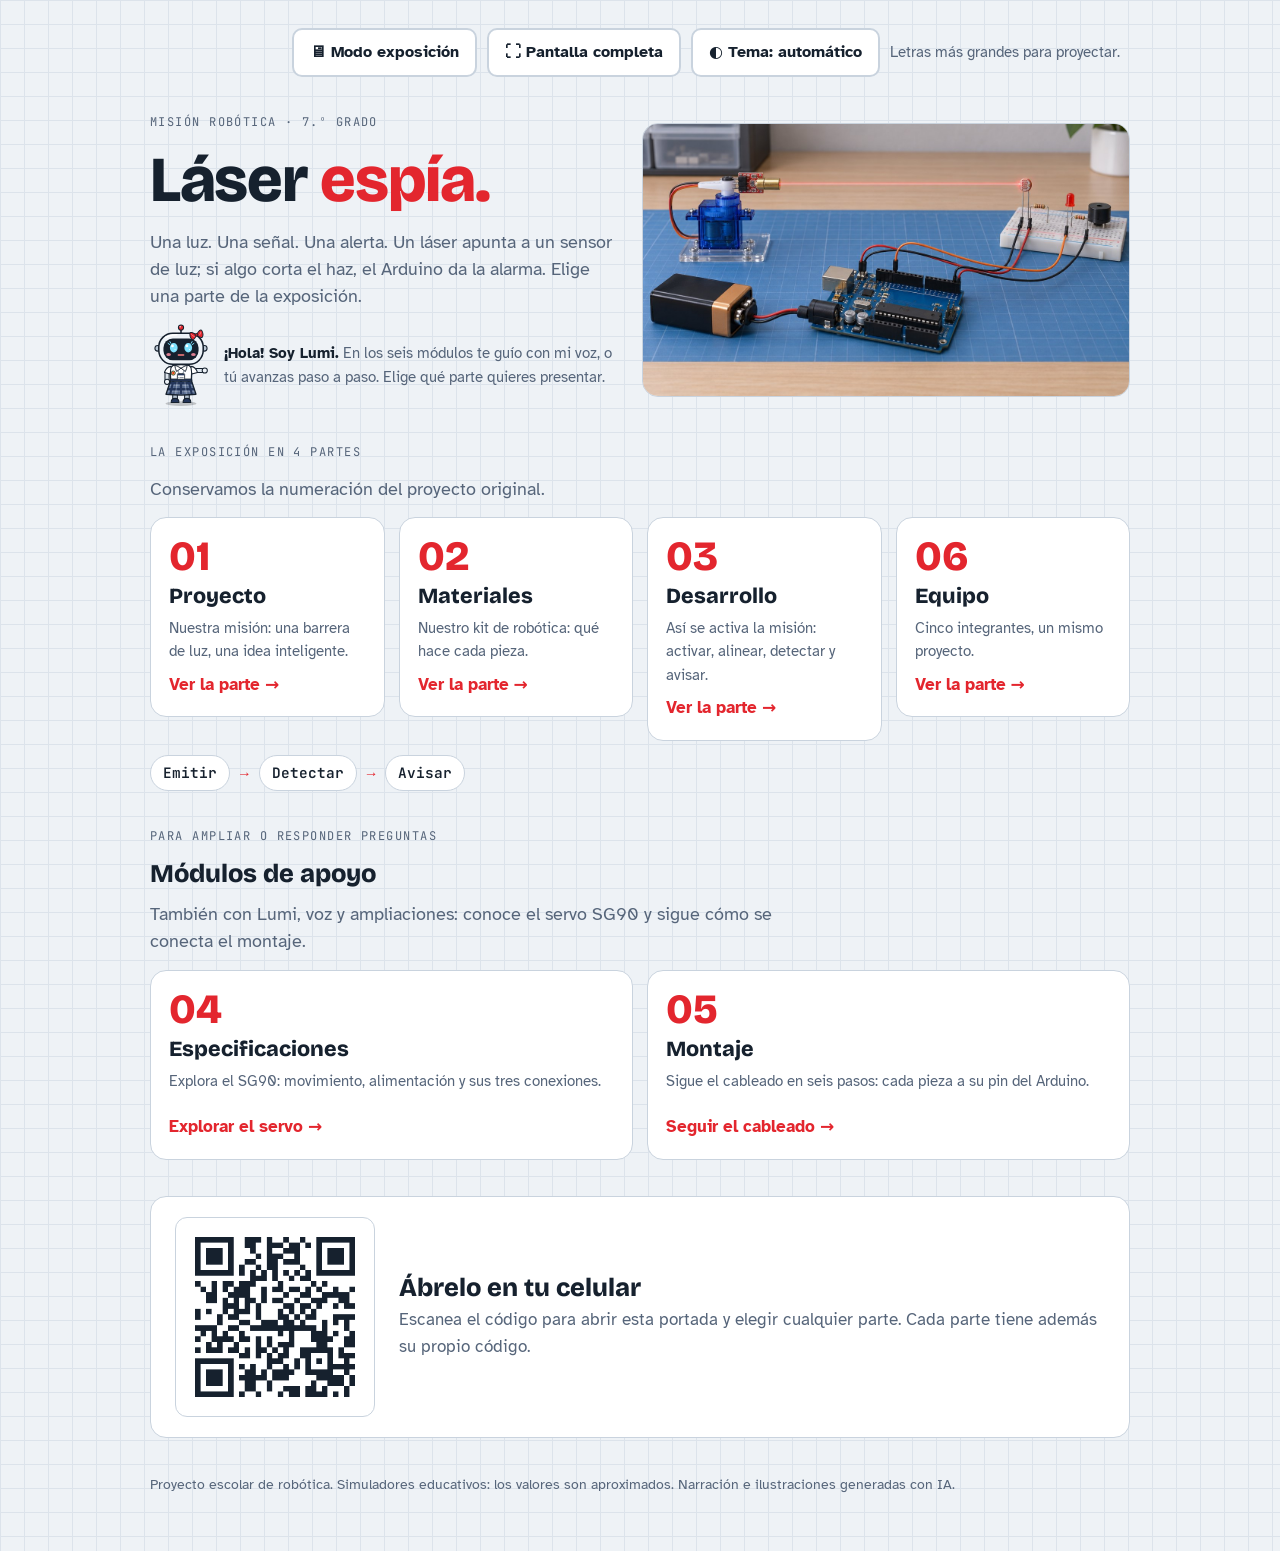
==== index.html @ 16081c71 "Sitio" ====
<!doctype html>
<html lang="es">
<head><script>try{var t=localStorage.getItem('laser-espia-theme');if(t==='light'||t==='dark')document.documentElement.dataset.theme=t}catch(e){}</script>
<meta charset="utf-8">
<meta name="viewport" content="width=device-width, initial-scale=1, viewport-fit=cover">
<title>Láser espía</title>
<meta name="description" content="Láser espía: proyecto de robótica de 7.º grado. Elige una parte de la exposición: proyecto, materiales, desarrollo o equipo.">
<meta property="og:title" content="Láser espía · Proyecto de robótica">
<meta property="og:description" content="Una luz. Una señal. Una alerta. Elige una parte de la exposición.">
<meta property="og:image" content="https://laser-espia.github.io/portada.jpg">
<meta property="og:url" content="https://laser-espia.github.io/">
<meta property="og:type" content="website">
<link rel="icon" href="data:image/svg+xml,%3Csvg xmlns='http://www.w3.org/2000/svg' viewBox='0 0 32 32'%3E%3Crect width='32' height='32' rx='7' fill='%2316212E'/%3E%3Crect x='4' y='13' width='9' height='6' rx='1.5' fill='%23EEF3F8'/%3E%3Cline x1='13' y1='16' x2='28' y2='16' stroke='%23E3262E' stroke-width='2.5'/%3E%3C/svg%3E">
<style>
/* Local Google Fonts: OFL notices and full licenses in *-OFL.txt beside this stylesheet. */
/* latin-ext */
@font-face {
  font-family: 'Atkinson Hyperlegible';
  font-style: normal;
  font-weight: 400;
  font-display: swap;
  src: url(assets/fonts/atkinson-hyperlegible-400-latin-ext.woff2) format('woff2');
  unicode-range: U+0100-02BA, U+02BD-02C5, U+02C7-02CC, U+02CE-02D7, U+02DD-02FF, U+0304, U+0308, U+0329, U+1D00-1DBF, U+1E00-1E9F, U+1EF2-1EFF, U+2020, U+20A0-20AB, U+20AD-20C4, U+2113, U+2C60-2C7F, U+A720-A7FF;
}
/* latin */
@font-face {
  font-family: 'Atkinson Hyperlegible';
  font-style: normal;
  font-weight: 400;
  font-display: swap;
  src: url(assets/fonts/atkinson-hyperlegible-400-latin.woff2) format('woff2');
  unicode-range: U+0000-00FF, U+0131, U+0152-0153, U+02BB-02BC, U+02C6, U+02DA, U+02DC, U+0304, U+0308, U+0329, U+2000-206F, U+20AC, U+2122, U+2191, U+2193, U+2212, U+2215, U+FEFF, U+FFFD;
}
/* latin-ext */
@font-face {
  font-family: 'Atkinson Hyperlegible';
  font-style: normal;
  font-weight: 700;
  font-display: swap;
  src: url(assets/fonts/atkinson-hyperlegible-700-latin-ext.woff2) format('woff2');
  unicode-range: U+0100-02BA, U+02BD-02C5, U+02C7-02CC, U+02CE-02D7, U+02DD-02FF, U+0304, U+0308, U+0329, U+1D00-1DBF, U+1E00-1E9F, U+1EF2-1EFF, U+2020, U+20A0-20AB, U+20AD-20C4, U+2113, U+2C60-2C7F, U+A720-A7FF;
}
/* latin */
@font-face {
  font-family: 'Atkinson Hyperlegible';
  font-style: normal;
  font-weight: 700;
  font-display: swap;
  src: url(assets/fonts/atkinson-hyperlegible-700-latin.woff2) format('woff2');
  unicode-range: U+0000-00FF, U+0131, U+0152-0153, U+02BB-02BC, U+02C6, U+02DA, U+02DC, U+0304, U+0308, U+0329, U+2000-206F, U+20AC, U+2122, U+2191, U+2193, U+2212, U+2215, U+FEFF, U+FFFD;
}
/* latin-ext */
@font-face {
  font-family: 'Bricolage Grotesque';
  font-style: normal;
  font-weight: 600;
  font-stretch: 100%;
  font-display: swap;
  src: url(assets/fonts/bricolage-grotesque-600-800-latin-ext.woff2) format('woff2');
  unicode-range: U+0100-02BA, U+02BD-02C5, U+02C7-02CC, U+02CE-02D7, U+02DD-02FF, U+0304, U+0308, U+0329, U+1D00-1DBF, U+1E00-1E9F, U+1EF2-1EFF, U+2020, U+20A0-20AB, U+20AD-20C4, U+2113, U+2C60-2C7F, U+A720-A7FF;
}
/* latin */
@font-face {
  font-family: 'Bricolage Grotesque';
  font-style: normal;
  font-weight: 600;
  font-stretch: 100%;
  font-display: swap;
  src: url(assets/fonts/bricolage-grotesque-600-800-latin.woff2) format('woff2');
  unicode-range: U+0000-00FF, U+0131, U+0152-0153, U+02BB-02BC, U+02C6, U+02DA, U+02DC, U+0304, U+0308, U+0329, U+2000-206F, U+20AC, U+2122, U+2191, U+2193, U+2212, U+2215, U+FEFF, U+FFFD;
}
/* latin-ext */
@font-face {
  font-family: 'Bricolage Grotesque';
  font-style: normal;
  font-weight: 800;
  font-stretch: 100%;
  font-display: swap;
  src: url(assets/fonts/bricolage-grotesque-600-800-latin-ext.woff2) format('woff2');
  unicode-range: U+0100-02BA, U+02BD-02C5, U+02C7-02CC, U+02CE-02D7, U+02DD-02FF, U+0304, U+0308, U+0329, U+1D00-1DBF, U+1E00-1E9F, U+1EF2-1EFF, U+2020, U+20A0-20AB, U+20AD-20C4, U+2113, U+2C60-2C7F, U+A720-A7FF;
}
/* latin */
@font-face {
  font-family: 'Bricolage Grotesque';
  font-style: normal;
  font-weight: 800;
  font-stretch: 100%;
  font-display: swap;
  src: url(assets/fonts/bricolage-grotesque-600-800-latin.woff2) format('woff2');
  unicode-range: U+0000-00FF, U+0131, U+0152-0153, U+02BB-02BC, U+02C6, U+02DA, U+02DC, U+0304, U+0308, U+0329, U+2000-206F, U+20AC, U+2122, U+2191, U+2193, U+2212, U+2215, U+FEFF, U+FFFD;
}
/* latin-ext */
@font-face {
  font-family: 'JetBrains Mono';
  font-style: normal;
  font-weight: 400;
  font-display: swap;
  src: url(assets/fonts/jetbrains-mono-400-600-latin-ext.woff2) format('woff2');
  unicode-range: U+0100-02BA, U+02BD-02C5, U+02C7-02CC, U+02CE-02D7, U+02DD-02FF, U+0304, U+0308, U+0329, U+1D00-1DBF, U+1E00-1E9F, U+1EF2-1EFF, U+2020, U+20A0-20AB, U+20AD-20C4, U+2113, U+2C60-2C7F, U+A720-A7FF;
}
/* latin */
@font-face {
  font-family: 'JetBrains Mono';
  font-style: normal;
  font-weight: 400;
  font-display: swap;
  src: url(assets/fonts/jetbrains-mono-400-600-latin.woff2) format('woff2');
  unicode-range: U+0000-00FF, U+0131, U+0152-0153, U+02BB-02BC, U+02C6, U+02DA, U+02DC, U+0304, U+0308, U+0329, U+2000-206F, U+20AC, U+2122, U+2191, U+2193, U+2212, U+2215, U+FEFF, U+FFFD;
}
/* latin-ext */
@font-face {
  font-family: 'JetBrains Mono';
  font-style: normal;
  font-weight: 600;
  font-display: swap;
  src: url(assets/fonts/jetbrains-mono-400-600-latin-ext.woff2) format('woff2');
  unicode-range: U+0100-02BA, U+02BD-02C5, U+02C7-02CC, U+02CE-02D7, U+02DD-02FF, U+0304, U+0308, U+0329, U+1D00-1DBF, U+1E00-1E9F, U+1EF2-1EFF, U+2020, U+20A0-20AB, U+20AD-20C4, U+2113, U+2C60-2C7F, U+A720-A7FF;
}
/* latin */
@font-face {
  font-family: 'JetBrains Mono';
  font-style: normal;
  font-weight: 600;
  font-display: swap;
  src: url(assets/fonts/jetbrains-mono-400-600-latin.woff2) format('woff2');
  unicode-range: U+0000-00FF, U+0131, U+0152-0153, U+02BB-02BC, U+02C6, U+02DA, U+02DC, U+0304, U+0308, U+0329, U+2000-206F, U+20AC, U+2122, U+2191, U+2193, U+2212, U+2215, U+FEFF, U+FFFD;
}


/* Portada del sitio: mismo cuaderno de laboratorio que las partes; una tarjeta por parte de la exposición */
:root{
  --paper:#EEF2F6; --grid:#DCE3EB; --card:#FFFFFF; --ink:#16212E; --muted:#56657A; --line:#C9D3DE;
  --laser:#E3262E; --ok:#1F8A4C; --amber:#F2B53A; --focus:#8A5A00;
  --display:"Bricolage Grotesque",ui-sans-serif,system-ui,sans-serif;
  --body:"Atkinson Hyperlegible",ui-sans-serif,system-ui,sans-serif;
  --mono:"JetBrains Mono",ui-monospace,Consolas,monospace;
}
@media (prefers-color-scheme: dark){:root:not([data-theme="light"]){
  --paper:#0F1722; --grid:#18222F; --card:#152030; --ink:#E6ECF3; --muted:#93A2B6; --line:#26354A; --laser:#FF4048; --ok:#4CC383; --focus:#F2B53A; color-scheme:dark}}
:root[data-theme="dark"]{
  --paper:#0F1722; --grid:#18222F; --card:#152030; --ink:#E6ECF3; --muted:#93A2B6; --line:#26354A; --laser:#FF4048; --ok:#4CC383; --focus:#F2B53A; color-scheme:dark}
*{box-sizing:border-box}
:root{padding-top:env(safe-area-inset-top,0px);padding-bottom:env(safe-area-inset-bottom,0px)}
body{margin:0;background:var(--paper);color:var(--ink);font-family:var(--body);font-size:17px;line-height:1.55;
  background-image:linear-gradient(var(--grid) 1px,transparent 1px),linear-gradient(90deg,var(--grid) 1px,transparent 1px);background-size:24px 24px;
  padding-left:max(16px,env(safe-area-inset-left,0px));padding-right:max(16px,env(safe-area-inset-right,0px));padding-block:28px 56px}
.wrap{max-width:980px;margin:0 auto;display:flex;flex-direction:column;gap:36px}
h1,h2,h3{font-family:var(--display);margin:0;line-height:1.08;text-wrap:balance}
h1{font-size:clamp(2.4rem,7vw,4rem);font-weight:800;letter-spacing:-.02em}
h1 span{color:var(--laser)}
p{margin:0}
.eyebrow{font-family:var(--mono);font-size:.75rem;letter-spacing:.12em;text-transform:uppercase;color:var(--muted)}
.hero{display:grid;grid-template-columns:minmax(0,1fr) minmax(0,1.05fr);gap:28px;align-items:center}
.hero .txt{display:flex;flex-direction:column;gap:14px}
.lead{color:var(--muted);font-size:1.1rem;max-width:56ch}
.hero figure{margin:0;border-radius:16px;overflow:hidden;border:1px solid var(--line);aspect-ratio:16/9;max-width:100%}
.hero figure img{width:100%;height:100%;object-fit:cover;display:block}
.hello{display:flex;gap:12px;align-items:center}
.hello .lumi{width:62px;flex:none}
.hello svg{display:block;width:100%;height:auto}
.hello p{color:var(--muted);font-size:.95rem}
@media (max-width:760px){.hero{grid-template-columns:1fr}.hero figure{order:-1}}
.parts{display:grid;grid-template-columns:repeat(auto-fit,minmax(210px,1fr));gap:14px;list-style:none;margin:0;padding:0}
.part{position:relative;display:flex;flex-direction:column;gap:8px;padding:18px;border-radius:16px;border:1px solid var(--line);background:var(--card);color:inherit;text-decoration:none;min-height:190px;transition:transform .15s ease,border-color .15s ease}
a.part:hover,a.part:focus-visible{transform:translateY(-3px);border-color:var(--laser);outline:none}
a.part:focus-visible{box-shadow:0 0 0 3px var(--focus)}
.part .num{font-family:var(--display);font-weight:800;font-size:2.6rem;line-height:1;color:var(--line)}
a.part .num{color:var(--laser)}
.part h2{font-size:1.35rem}
.part p{color:var(--muted);font-size:.95rem}
.part .go{margin-top:auto;font-weight:700;color:var(--laser)}
.part .soon{margin-top:auto;font-family:var(--mono);font-size:.75rem;letter-spacing:.08em;text-transform:uppercase;color:var(--muted)}
.part.off{opacity:.65}
.chain{display:flex;flex-wrap:wrap;gap:10px;align-items:center;font-family:var(--mono);font-weight:600;font-size:.9rem}
.chain span{padding:6px 12px;border-radius:999px;border:1px solid var(--line);background:var(--card)}
.chain b{color:var(--laser)}
.share-qr{display:grid;grid-template-columns:auto minmax(0,1fr);gap:24px;align-items:center;background:var(--card);border:1px solid var(--line);border-radius:16px;padding:20px 24px}.share-qr img{width:200px;max-width:100%;border-radius:12px;border:1px solid var(--line);background:#fff;padding:8px}.share-qr p{color:var(--muted);margin:6px 0 0}
@media (max-width:600px){.share-qr{grid-template-columns:1fr;text-align:center}.share-qr img{margin:0 auto;width:140px}}
footer{color:var(--muted);font-size:.85rem}
@media (prefers-reduced-motion: reduce){.part{transition:none}}
</style>
<style>.presentation-tools{display:flex;align-items:center;justify-content:flex-end;flex-wrap:wrap;gap:10px}
.presentation-tools button{font:inherit;font-size:16px;font-weight:700;padding:10px 16px;border-radius:10px;border:2px solid var(--line,#C9D3DE);background:var(--card,#fff);color:var(--ink,#16212E);cursor:pointer;min-height:44px;min-width:44px}
.presentation-tools button:focus-visible{outline:3px solid var(--focus,#806000);outline-offset:3px}
.presentation-tools button[aria-pressed="true"]{background:#C91D28;border-color:#C91D28;color:#fff}
.presentation-hint,.presentation-tools [role="status"]{font-size:15px;color:var(--muted,#56657A)}
@media(min-width:1000px){
  /* los tamaños de las páginas van en rem: crecer la raíz agranda todo, no solo el texto suelto */
  html[data-presentation="true"]:not([data-support="true"]){font-size:21px}
  html[data-presentation="true"]:not([data-support="true"]) body{font-size:1.3rem}
  html[data-presentation="true"] .wrap:not([data-module]){max-width:1500px}
  html[data-presentation="true"] .tour-bar{width:calc(100% - 48px);max-width:1400px;padding:18px 22px}
  html[data-presentation="true"] .tour-bar .say{font-size:24px;line-height:1.35}
  html[data-presentation="true"] .tour-bar .who{font-size:18px;letter-spacing:.04em}
  html[data-presentation="true"] .tour-bar button{min-width:52px;min-height:52px;font-size:20px}
  html[data-presentation="true"] .tour-bar .next{font-size:20px}
  html[data-presentation="true"] .lumi-card p{font-size:22px}
}
@media(max-width:600px){.presentation-tools{justify-content:flex-start}.presentation-tools button{font-size:14px;padding:9px 11px;min-height:44px}.presentation-hint{width:100%}}
/* Objetivos táctiles de al menos 44 px en todas las partes (iPad, celular) */
.presentation-tools button[hidden]{display:none}
.mdots button{width:44px;height:44px}
.crumbs a,main[data-module] .topline a,main[data-module] .pager a,main[data-module] details.legend>summary,nav.parts a{min-height:44px;display:inline-flex;align-items:center}
input#servo,input#umbral,input#servoAngle{height:44px}
#walk,#sound,#lampBtn{min-height:44px}
nav.parts a{white-space:nowrap}
</style></head>
<body>
<main class="wrap" id="contenido"><div class="presentation-tools" role="group" aria-label="Preparar el monitor">
<button type="button" id="presentationMode" aria-pressed="false">🖥 Modo exposición</button>
<button type="button" id="presentationFullscreen" aria-pressed="false">⛶ Pantalla completa</button>
<button type="button" id="themeToggle" data-theme-choice="auto" aria-label="Tema: automático (sigue al dispositivo). Pulsa para cambiar a claro."><span aria-hidden="true">◐</span> Tema: automático</button>
<span class="presentation-hint">Letras más grandes para proyectar.</span>
<span id="presentationStatus" role="status"></span></div>
  <header class="hero">
    <div class="txt">
      <p class="eyebrow">Misión robótica · 7.º grado</p>
      <h1>Láser <span>espía.</span></h1>
      <p class="lead">Una luz. Una señal. Una alerta. Un láser apunta a un sensor de luz; si algo corta el haz, el Arduino da la alarma. Elige una parte de la exposición.</p>
      <div class="hello"><div class="lumi"><svg xmlns="http://www.w3.org/2000/svg" viewBox="0 0 120 160" aria-hidden="true">
<ellipse cx="60" cy="154" rx="30" ry="4.5" fill="#000" opacity=".2"/>
<line x1="60" y1="19" x2="60" y2="9" stroke="#16212E" stroke-width="3" stroke-linecap="round"/>
<circle cx="60" cy="7" r="5" fill="#E3262E" stroke="#16212E" stroke-width="2"/><circle cx="58.4" cy="5.4" r="1.4" fill="#fff" opacity=".85"/>
<rect x="44" y="134" width="9" height="14" rx="3" fill="#B9C6D3" stroke="#16212E" stroke-width="2"/>
<rect x="67" y="134" width="9" height="14" rx="3" fill="#B9C6D3" stroke="#16212E" stroke-width="2"/>
<path d="M41 152 Q41 144 48.5 144 Q56 144 56 152 Z M64 152 Q64 144 71.5 144 Q79 144 79 152 Z" fill="#24365A" stroke="#16212E" stroke-width="2" stroke-linejoin="round"/>
<rect x="29" y="90" width="8" height="20" rx="4" fill="#DCE4EC" stroke="#16212E" stroke-width="2"/><circle cx="33" cy="112" r="5" fill="#EEF3F8" stroke="#16212E" stroke-width="2"/>
<g class="arm-r"><rect x="82" y="86" width="23" height="8" rx="4" fill="#DCE4EC" stroke="#16212E" stroke-width="2"/><circle cx="106" cy="90" r="5" fill="#EEF3F8" stroke="#16212E" stroke-width="2"/></g>
<path d="M45 80 Q60 77 75 80 L81 85 L80 111 L40 111 L39 85 Z" fill="#FFFFFF" stroke="#16212E" stroke-width="2.5" stroke-linejoin="round"/>
<path d="M41 82 Q31 83 28 94 L39 97 Z M79 82 Q89 83 92 94 L81 97 Z" fill="#FFFFFF" stroke="#16212E" stroke-width="2" stroke-linejoin="round"/>
<path d="M40 109 L80 109 L89 136 Q60 139 31 136 Z" fill="#5C7196"/>
<line x1="38.6" y1="114" x2="81.4" y2="114" stroke="#24365A" stroke-width="4"/><line x1="34.6" y1="126" x2="85.4" y2="126" stroke="#24365A" stroke-width="4"/><line x1="36.8" y1="119.5" x2="83.2" y2="119.5" stroke="#FFFFFF" stroke-width="0.7" opacity="0.8"/><line x1="33" y1="131" x2="87" y2="131" stroke="#FFFFFF" stroke-width="0.7" opacity="0.8"/><line x1="39.8" y1="110.5" x2="80.2" y2="110.5" stroke="#FFFFFF" stroke-width="0.6" opacity="0.6"/><line x1="45.6" y1="109" x2="39.1" y2="135.7" stroke="#24365A" stroke-width="4"/><line x1="60" y1="109" x2="60" y2="135.7" stroke="#24365A" stroke-width="4"/><line x1="74.4" y1="109" x2="80.9" y2="135.7" stroke="#24365A" stroke-width="4"/><line x1="52.8" y1="109" x2="49.6" y2="135.7" stroke="#FFFFFF" stroke-width="0.7" opacity="0.8"/><line x1="67.2" y1="109" x2="70.4" y2="135.7" stroke="#FFFFFF" stroke-width="0.7" opacity="0.8"/><line x1="50" y1="114" x2="45.5" y2="136" stroke="#16212E" stroke-width="0.9" opacity="0.55"/><line x1="56.8" y1="114" x2="55.4" y2="136" stroke="#16212E" stroke-width="0.9" opacity="0.55"/><line x1="63.2" y1="114" x2="64.6" y2="136" stroke="#16212E" stroke-width="0.9" opacity="0.55"/><line x1="70" y1="114" x2="74.5" y2="136" stroke="#16212E" stroke-width="0.9" opacity="0.55"/>
<path d="M40 109 L80 109 L89 136 Q60 139 31 136 Z" fill="none" stroke="#16212E" stroke-width="2.5" stroke-linejoin="round"/>
<rect x="39" y="106.5" width="42" height="4.5" rx="1.5" fill="#24365A" stroke="#16212E" stroke-width="1.6"/>
<path d="M52 86 L57 97 M68 86 L63 97" stroke="#8A96A3" stroke-width="2" stroke-linecap="round"/>
<path d="M48 79.5 Q54 82 60 85.5 L51.5 92 Q48.5 86 48 79.5 Z M72 79.5 Q66 82 60 85.5 L68.5 92 Q71.5 86 72 79.5 Z" fill="#FFFFFF" stroke="#16212E" stroke-width="1.8" stroke-linejoin="round"/>
<rect x="53" y="96" width="14" height="11" rx="1.6" fill="#FFFFFF" stroke="#16212E" stroke-width="1.6"/>
<rect x="53.8" y="96.8" width="12.4" height="2.6" fill="#24365A"/>
<text x="60" y="104.6" font-family="Arial,Helvetica,sans-serif" font-size="4" font-weight="700" text-anchor="middle" fill="#16212E">LUMI</text>
<circle cx="45" cy="95" r="4" fill="#F4C542" stroke="#16212E" stroke-width="1.5"/><circle class="core" cx="45" cy="95" r="2" fill="#E3262E"/>
<circle cx="15" cy="47" r="5.5" fill="#B9C6D3" stroke="#16212E" stroke-width="2"/><circle cx="105" cy="47" r="5.5" fill="#B9C6D3" stroke="#16212E" stroke-width="2"/>
<rect x="17" y="18" width="86" height="60" rx="27" fill="#EEF3F8" stroke="#16212E" stroke-width="3"/>
<path d="M30 26 Q40 21 52 21" stroke="#FFFFFF" stroke-width="3" stroke-linecap="round" fill="none"/>
<rect x="26" y="28" width="68" height="42" rx="18" fill="#16212E"/>
<g class="eye"><ellipse cx="46" cy="46" rx="7.5" ry="9" fill="#7FE3FF"/><circle cx="43.5" cy="42.5" r="2.6" fill="#FFFFFF"/><circle cx="48.5" cy="49.5" r="1.2" fill="#FFFFFF" opacity=".8"/></g>
<g class="eye"><ellipse cx="74" cy="46" rx="7.5" ry="9" fill="#7FE3FF"/><circle cx="71.5" cy="42.5" r="2.6" fill="#FFFFFF"/><circle cx="76.5" cy="49.5" r="1.2" fill="#FFFFFF" opacity=".8"/></g>
<path d="M38.5 40 l-3.5 -2.5 M40.5 37.5 l-2 -3.5 M81.5 40 l3.5 -2.5 M79.5 37.5 l2 -3.5" stroke="#7FE3FF" stroke-width="1.8" stroke-linecap="round"/>
<ellipse cx="36" cy="59" rx="4.5" ry="3" fill="#FF8FA3" opacity=".85"/><ellipse cx="84" cy="59" rx="4.5" ry="3" fill="#FF8FA3" opacity=".85"/>
<rect class="mouth" data-cy="60" x="53.5" y="58.5" width="13" height="3" rx="1.5" fill="#FF7F7F"/>
<g transform="rotate(-14 90 21)"><path d="M90 21 Q80 10 78 16 Q76 24 80 28 Q84 30 90 21 Z M90 21 Q100 10 102 16 Q104 24 100 28 Q96 30 90 21 Z" fill="#E3262E" stroke="#16212E" stroke-width="1.8" stroke-linejoin="round"/><path d="M80.5 18 Q82 22 85 23 M99.5 18 Q98 22 95 23" stroke="#FF8A8F" stroke-width="1.4" stroke-linecap="round" fill="none"/><rect x="87.5" y="18.5" width="5" height="5" rx="1.6" fill="#C81E26" stroke="#16212E" stroke-width="1.6"/></g>
</svg></div><p><b style="color:var(--ink)">¡Hola! Soy Lumi.</b> En los seis módulos te guío con mi voz, o tú avanzas paso a paso. Elige qué parte quieres presentar.</p></div>
    </div>
    <figure><img src="portada.jpg" alt="Escritorio de robótica con un Arduino, un láser rojo sobre un servomotor y un sensor de luz recibiendo el haz"></figure>
  </header>

  <section style="display:flex;flex-direction:column;gap:14px">
    <p class="eyebrow">La exposición en 4 partes</p><p class="lead">Conservamos la numeración del proyecto original.</p>
    <ul class="parts">
      <li><a class="part" href="proyecto/"><span class="num">01</span><h2>Proyecto</h2><p>Nuestra misión: una barrera de luz, una idea inteligente.</p><span class="go">Ver la parte →</span></a></li>
      <li><a class="part" href="materiales/"><span class="num">02</span><h2>Materiales</h2><p>Nuestro kit de robótica: qué hace cada pieza.</p><span class="go">Ver la parte →</span></a></li>
      <li><a class="part" href="desarrollo/"><span class="num">03</span><h2>Desarrollo</h2><p>Así se activa la misión: activar, alinear, detectar y avisar.</p><span class="go">Ver la parte →</span></a></li>
      <li><a class="part" href="equipo/"><span class="num">06</span><h2>Equipo</h2><p>Cinco integrantes, un mismo proyecto.</p><span class="go">Ver la parte →</span></a></li>
    </ul>
    <div class="chain" aria-label="La idea en tres palabras"><span>Emitir</span><b>→</b><span>Detectar</span><b>→</b><span>Avisar</span></div>
  </section>

  <section aria-labelledby="supportTitle" style="display:flex;flex-direction:column;gap:14px">
    <p class="eyebrow">Para ampliar o responder preguntas</p><h2 id="supportTitle">Módulos de apoyo</h2>
    <p class="lead">También con Lumi, voz y ampliaciones: conoce el servo SG90 y sigue cómo se conecta el montaje.</p>
    <ul class="parts" style="grid-template-columns:repeat(2,minmax(0,1fr))">
      <li><a class="part" href="especificaciones/"><span class="num">04</span><h2>Especificaciones</h2><p>Explora el SG90: movimiento, alimentación y sus tres conexiones.</p><span class="go">Explorar el servo →</span></a></li>
      <li><a class="part" href="montaje/"><span class="num">05</span><h2>Montaje</h2><p>Sigue el cableado en seis pasos: cada pieza a su pin del Arduino.</p><span class="go">Seguir el cableado →</span></a></li>
    </ul>
  </section>
  <section class="share-qr" aria-labelledby="shareTitle"><img src="[data-uri]" alt="Código QR que abre esta portada del láser espía"><div><h2 id="shareTitle">Ábrelo en tu celular</h2><p>Escanea el código para abrir esta portada y elegir cualquier parte. Cada parte tiene además su propio código.</p></div></section>
  <footer>Proyecto escolar de robótica. Simuladores educativos: los valores son aproximados. Narración e ilustraciones generadas con IA.</footer>
</main>
<script>(() => {
  const root=document.documentElement;
  root.dataset.support=String(!!document.querySelector('main[data-module]'));
  const mode=document.getElementById('presentationMode');
  const full=document.getElementById('presentationFullscreen');
  const status=document.getElementById('presentationStatus');
  const theme=document.getElementById('themeToggle');
  if(theme){
    // Automático sigue al dispositivo; claro u oscuro fijan html[data-theme] y se recuerdan entre partes.
    const themeKey='laser-espia-theme';
    const order=['auto','light','dark'];
    const names={auto:'automático',light:'claro',dark:'oscuro'};
    const icons={auto:'◐',light:'☀',dark:'☾'};
    const valid=value=>value==='light'||value==='dark'?value:'auto';
    function showTheme(choice){
      if(choice==='auto') delete root.dataset.theme; else root.dataset.theme=choice;
      const next=order[(order.indexOf(choice)+1)%order.length];
      theme.dataset.themeChoice=choice;
      theme.innerHTML='<span aria-hidden="true">'+icons[choice]+'</span> Tema: '+names[choice];
      theme.setAttribute('aria-label','Tema: '+names[choice]+(choice==='auto'?' (sigue al dispositivo)':'')+'. Pulsa para cambiar a '+names[next]+'.');
    }
    let savedTheme='auto';
    try{savedTheme=valid(localStorage.getItem(themeKey));}catch(_){}
    showTheme(savedTheme);
    theme.addEventListener('click',()=>{
      const choice=order[(order.indexOf(theme.dataset.themeChoice)+1)%order.length];
      showTheme(choice);
      try{
        if(choice==='auto') localStorage.removeItem(themeKey); else localStorage.setItem(themeKey,choice);
      }catch(_){}
      if(status) status.textContent='Tema '+names[choice]+'.';
    });
    // Otra pestaña del sitio cambió el tema: seguirla.
    window.addEventListener('storage',event=>{if(event.key===themeKey) showTheme(valid(event.newValue));});
  }
  if(!mode || !full) return;
  const key='laser-espia-presentation-mode';
  function setMode(on){
    root.dataset.presentation=String(on);
    mode.setAttribute('aria-pressed',String(on));
    mode.textContent=on?'🖥 Salir de exposición':'🖥 Modo exposición';
    try{localStorage.setItem(key,String(on));}catch(_){}
  }
  let saved=false;
  try{saved=localStorage.getItem(key)==='true';}catch(_){}
  setMode(saved);
  mode.addEventListener('click',()=>setMode(root.dataset.presentation!=='true'));
  // Safari (iPad) solo conoce la versión webkit; en iPhone no hay pantalla completa para páginas: el botón se oculta.
  const fsElement=()=>document.fullscreenElement||document.webkitFullscreenElement||null;
  const canFullscreen=!!(document.fullscreenEnabled||document.webkitFullscreenEnabled);
  const touch=!!(window.matchMedia&&matchMedia('(pointer:coarse)').matches);
  if(!canFullscreen) full.hidden=true;
  function fullscreenState(){
    const on=!!fsElement();
    full.setAttribute('aria-pressed',String(on));
    full.textContent=on?'⛶ Salir de pantalla completa':'⛶ Pantalla completa';
  }
  full.addEventListener('click',async()=>{
    try{
      if(fsElement()){
        if(document.exitFullscreen) await document.exitFullscreen();
        else if(document.webkitExitFullscreen) await Promise.resolve(document.webkitExitFullscreen());
      }
      else if(root.requestFullscreen) await root.requestFullscreen();
      else if(root.webkitRequestFullscreen) await Promise.resolve(root.webkitRequestFullscreen());
      else throw new Error('Fullscreen unavailable');
      status.textContent='';
    }catch(_){status.textContent=touch?'':'Usa F11 para pantalla completa en este navegador.';}
    fullscreenState();
  });
  document.addEventListener('fullscreenchange',fullscreenState);
  document.addEventListener('webkitfullscreenchange',fullscreenState);
  fullscreenState();
})();
</script></body>
</html>
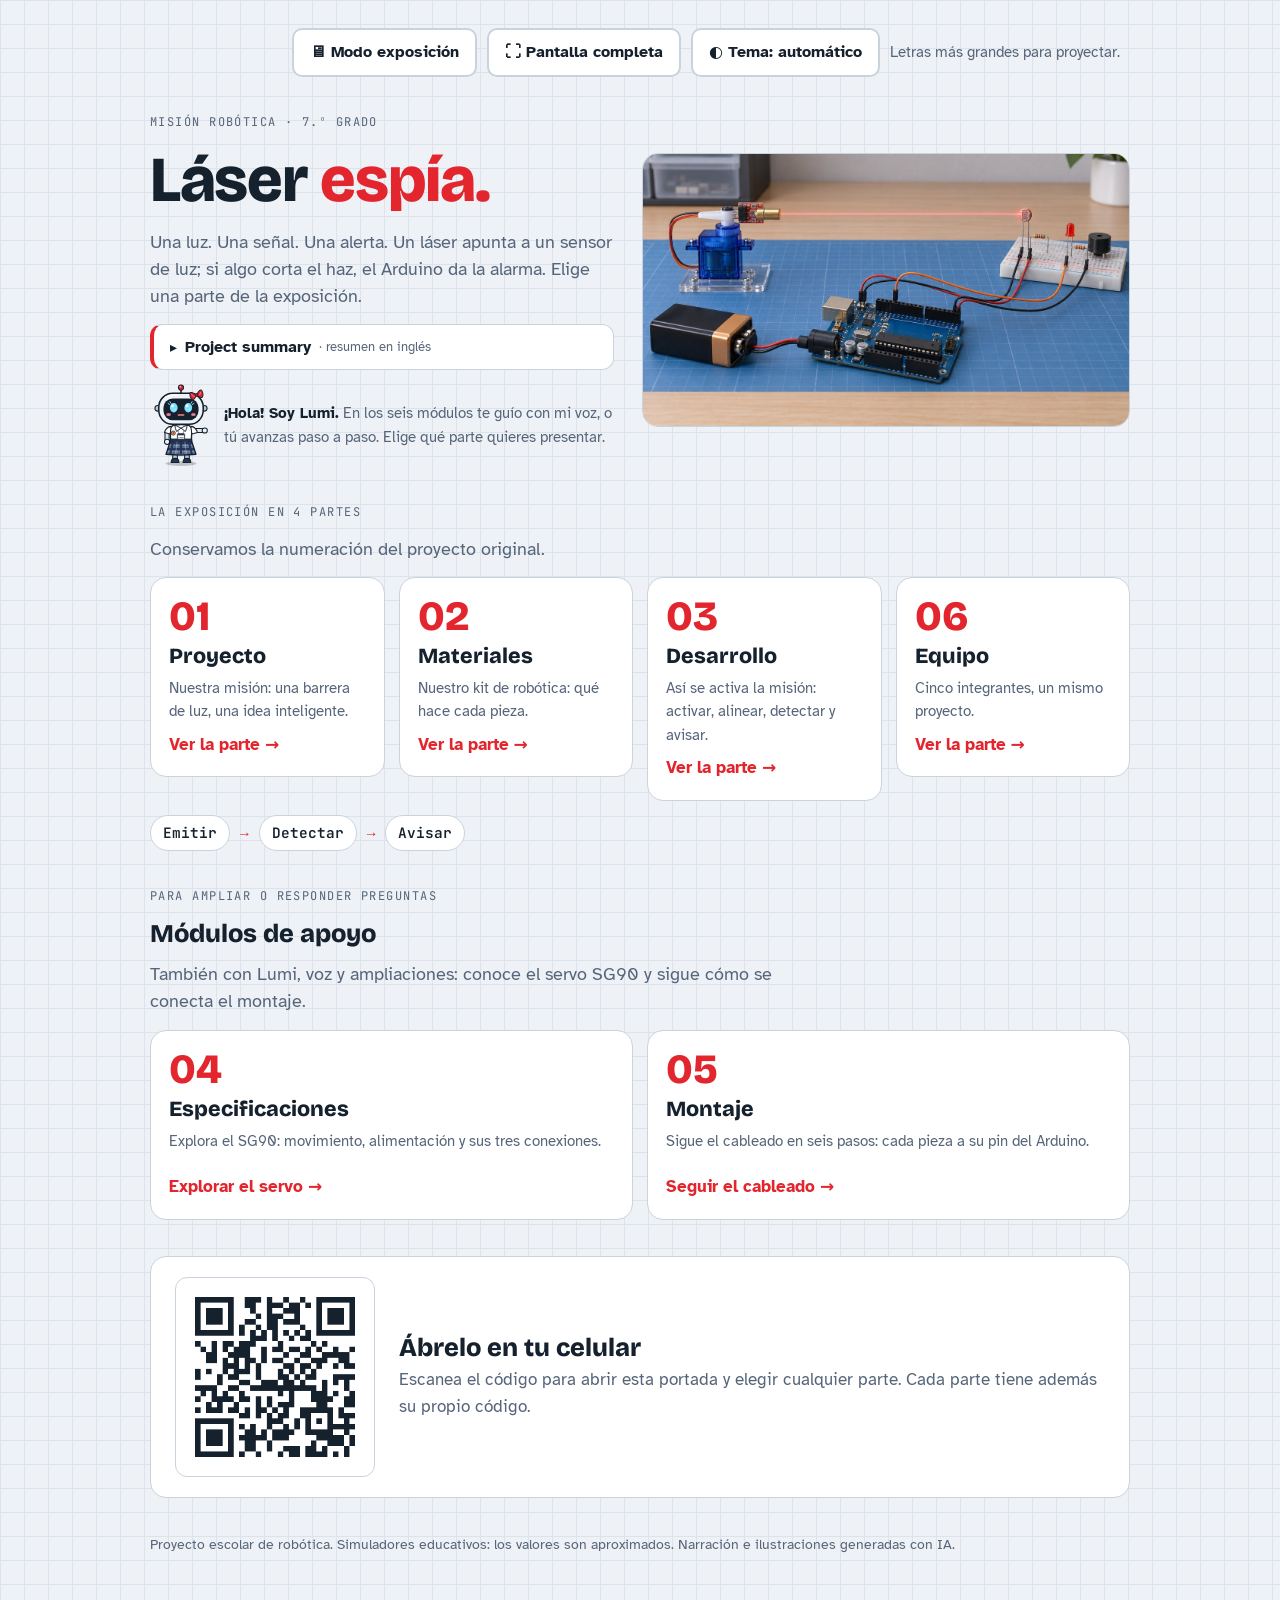
==== commit eafff439: "Actualización" ====
--- a/index.html
+++ b/index.html
@@ -204,6 +204,30 @@
 input#servo,input#umbral,input#servoAngle{height:44px}
 #walk,#sound,#lampBtn{min-height:44px}
 nav.parts a{white-space:nowrap}
+/* Inglés ligero: el sitio sigue en español; el inglés va en estilo secundario */
+.en{font-style:italic;font-weight:400;color:var(--muted,#56657A);font-size:.82em;letter-spacing:0;text-transform:none}
+.en-summary{margin:0;max-width:62ch;border:1px solid var(--line,#C9D3DE);border-left:4px solid var(--laser,#C91D28);border-radius:12px;background:var(--card,#fff);color:var(--ink,#16212E);padding:0 16px;font-size:.92em;line-height:1.5}
+.en-summary>summary{cursor:pointer;min-height:44px;display:flex;align-items:center;flex-wrap:wrap;column-gap:8px;font-weight:700;list-style:none}
+.en-summary>summary::-webkit-details-marker{display:none}
+.en-summary>summary::before{content:"▸";color:var(--ink,#16212E);font-size:.9em}
+.en-summary[open]>summary::before{content:"▾"}
+.en-summary>summary:focus-visible{outline:3px solid var(--focus,#806000);outline-offset:3px;border-radius:8px}
+.en-summary .en-hint{font-weight:400;color:var(--muted,#56657A);font-size:.85em}
+.en-summary p{margin:0 0 14px;max-width:none;color:var(--ink,#16212E)}
+.en-open{font-size:.88rem;line-height:1.4;margin:2px 0 0;padding:8px 12px;border-left:3px solid var(--line,#C9D3DE);color:var(--muted,#56657A)}
+.en-open q{font-style:italic;color:var(--ink,#16212E)}
+.en-open .tr{display:block;margin-top:4px;font-size:.95em}
+header>.en-summary{margin-top:16px}
+.glossary{display:grid;grid-template-columns:repeat(auto-fit,minmax(min(100%,340px),1fr));gap:14px;align-items:start}
+.glossary-table{width:100%;border-collapse:separate;border-spacing:0;background:var(--card,#fff);border:1px solid var(--line,#C9D3DE);border-radius:14px;overflow:hidden;font-size:1.05rem}
+.glossary-table th,.glossary-table td{padding:10px 18px;text-align:left;border-bottom:1px solid var(--line,#C9D3DE);overflow-wrap:anywhere}
+.glossary-table tbody tr:last-child>*{border-bottom:0}
+.glossary-table thead th{font-family:var(--mono,monospace);font-size:.8rem;letter-spacing:.1em;text-transform:uppercase;color:var(--muted,#56657A);font-weight:600}
+.glossary-table tbody th{font-weight:700;color:var(--ink,#16212E);width:50%}
+.glossary-table tbody th[lang="en"]{font-style:italic}
+.glossary-table td{color:var(--ink,#16212E)}
+@media(max-width:600px){.glossary-table th,.glossary-table td{padding:9px 12px}}
+.pin-table .en{display:block;font-size:.8em;line-height:1.25;margin-top:2px}
 </style></head>
 <body>
 <main class="wrap" id="contenido"><div class="presentation-tools" role="group" aria-label="Preparar el monitor">
@@ -217,6 +241,7 @@
       <p class="eyebrow">Misión robótica · 7.º grado</p>
       <h1>Láser <span>espía.</span></h1>
       <p class="lead">Una luz. Una señal. Una alerta. Un láser apunta a un sensor de luz; si algo corta el haz, el Arduino da la alarma. Elige una parte de la exposición.</p>
+      <details class="en-summary" lang="en"><summary>Project summary <span class="en-hint" lang="es">· resumen en inglés</span></summary><p>Laser spy is our 7th-grade robotics project. A laser points at a light sensor; if something breaks the beam, the Arduino sounds an alarm. The site has six parts: four for the presentation (01 Project, 02 Materials, 03 Development and 06 Team) and two support modules (04 Specifications and 05 Assembly).</p></details>
       <div class="hello"><div class="lumi"><svg xmlns="http://www.w3.org/2000/svg" viewBox="0 0 120 160" aria-hidden="true">
 <ellipse cx="60" cy="154" rx="30" ry="4.5" fill="#000" opacity=".2"/>
 <line x1="60" y1="19" x2="60" y2="9" stroke="#16212E" stroke-width="3" stroke-linecap="round"/>
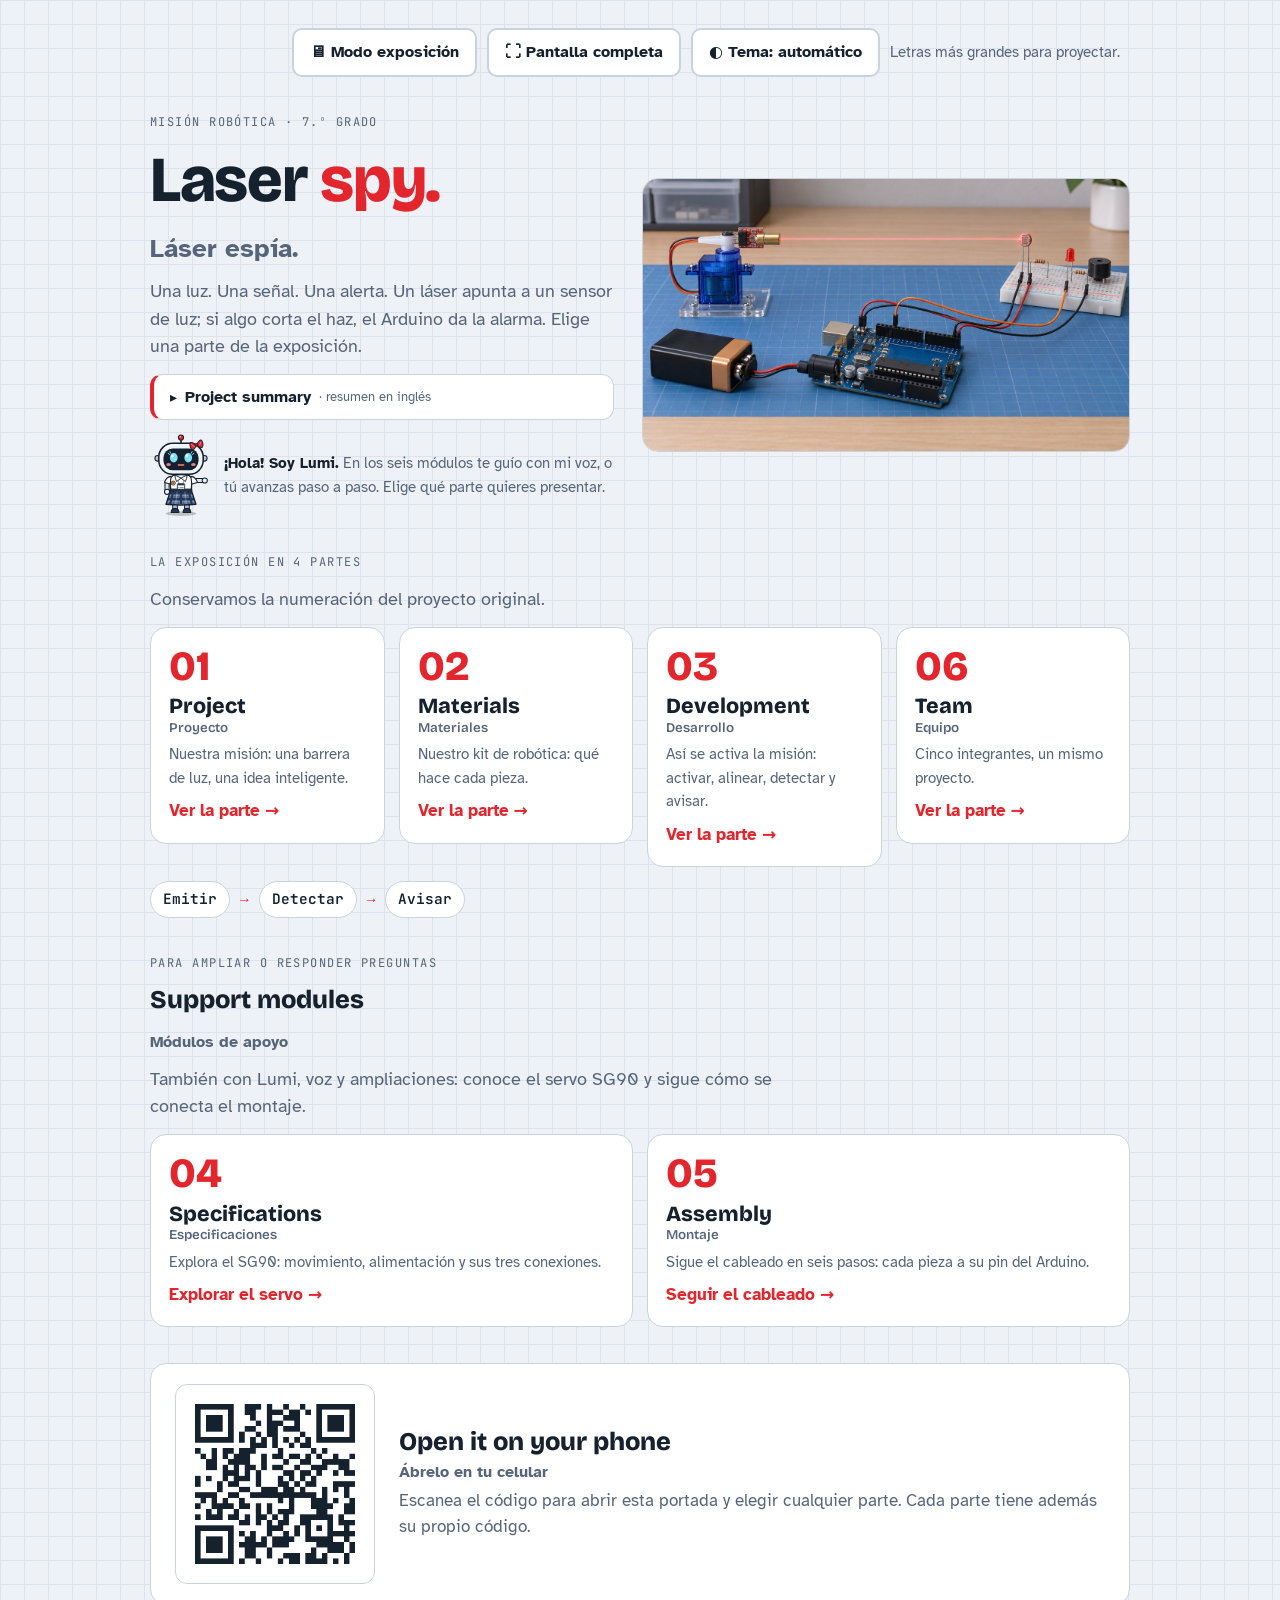
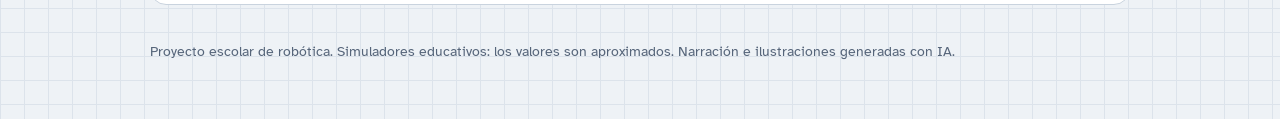
==== commit 481cc0c8: "Actualización" ====
--- a/index.html
+++ b/index.html
@@ -195,6 +195,10 @@
   html[data-presentation="true"] .tour-bar button{min-width:52px;min-height:52px;font-size:20px}
   html[data-presentation="true"] .tour-bar .next{font-size:20px}
   html[data-presentation="true"] .lumi-card p{font-size:22px}
+  html[data-presentation="true"] .presentation-tools button{font-size:20px;padding:12px 20px;min-height:52px}
+  html[data-presentation="true"] .presentation-hint,html[data-presentation="true"] .presentation-tools [role="status"]{font-size:18px}
+  /* etiquetas pequeñas (PASO 1, CONTROL, BITÁCORA…) legibles desde el fondo del salón */
+  html[data-presentation="true"]:not([data-support="true"]) .eyebrow,html[data-presentation="true"]:not([data-support="true"]) .n,html[data-presentation="true"]:not([data-support="true"]) .k,html[data-presentation="true"]:not([data-support="true"]) .cat{font-size:.9rem}
 }
 @media(max-width:600px){.presentation-tools{justify-content:flex-start}.presentation-tools button{font-size:14px;padding:9px 11px;min-height:44px}.presentation-hint{width:100%}}
 /* Objetivos táctiles de al menos 44 px en todas las partes (iPad, celular) */
@@ -228,6 +232,8 @@
 .glossary-table td{color:var(--ink,#16212E)}
 @media(max-width:600px){.glossary-table th,.glossary-table td{padding:9px 12px}}
 .pin-table .en{display:block;font-size:.8em;line-height:1.25;margin-top:2px}
+.es-sub{margin:4px 0 0;color:var(--muted,#56657A);font-weight:600;line-height:1.25;letter-spacing:0}.es-sub.es-h1{font-size:clamp(1.05rem,2.2vw,1.6rem)}.es-sub.es-h2{font-size:1rem}
+.es-card{display:block;margin-top:2px;font-size:.62em;font-weight:600;color:var(--muted,#56657A)}
 </style></head>
 <body>
 <main class="wrap" id="contenido"><div class="presentation-tools" role="group" aria-label="Preparar el monitor">
@@ -239,7 +245,7 @@
   <header class="hero">
     <div class="txt">
       <p class="eyebrow">Misión robótica · 7.º grado</p>
-      <h1>Láser <span>espía.</span></h1>
+      <h1 lang="en">Laser <span>spy.</span></h1><p class="es-sub es-h1">Láser espía.</p>
       <p class="lead">Una luz. Una señal. Una alerta. Un láser apunta a un sensor de luz; si algo corta el haz, el Arduino da la alarma. Elige una parte de la exposición.</p>
       <details class="en-summary" lang="en"><summary>Project summary <span class="en-hint" lang="es">· resumen en inglés</span></summary><p>Laser spy is our 7th-grade robotics project. A laser points at a light sensor; if something breaks the beam, the Arduino sounds an alarm. The site has six parts: four for the presentation (01 Project, 02 Materials, 03 Development and 06 Team) and two support modules (04 Specifications and 05 Assembly).</p></details>
       <div class="hello"><div class="lumi"><svg xmlns="http://www.w3.org/2000/svg" viewBox="0 0 120 160" aria-hidden="true">
@@ -281,23 +287,23 @@
   <section style="display:flex;flex-direction:column;gap:14px">
     <p class="eyebrow">La exposición en 4 partes</p><p class="lead">Conservamos la numeración del proyecto original.</p>
     <ul class="parts">
-      <li><a class="part" href="proyecto/"><span class="num">01</span><h2>Proyecto</h2><p>Nuestra misión: una barrera de luz, una idea inteligente.</p><span class="go">Ver la parte →</span></a></li>
-      <li><a class="part" href="materiales/"><span class="num">02</span><h2>Materiales</h2><p>Nuestro kit de robótica: qué hace cada pieza.</p><span class="go">Ver la parte →</span></a></li>
-      <li><a class="part" href="desarrollo/"><span class="num">03</span><h2>Desarrollo</h2><p>Así se activa la misión: activar, alinear, detectar y avisar.</p><span class="go">Ver la parte →</span></a></li>
-      <li><a class="part" href="equipo/"><span class="num">06</span><h2>Equipo</h2><p>Cinco integrantes, un mismo proyecto.</p><span class="go">Ver la parte →</span></a></li>
+      <li><a class="part" href="proyecto/"><span class="num">01</span><h2 lang="en">Project<span class="es-card" lang="es">Proyecto</span></h2><p>Nuestra misión: una barrera de luz, una idea inteligente.</p><span class="go">Ver la parte →</span></a></li>
+      <li><a class="part" href="materiales/"><span class="num">02</span><h2 lang="en">Materials<span class="es-card" lang="es">Materiales</span></h2><p>Nuestro kit de robótica: qué hace cada pieza.</p><span class="go">Ver la parte →</span></a></li>
+      <li><a class="part" href="desarrollo/"><span class="num">03</span><h2 lang="en">Development<span class="es-card" lang="es">Desarrollo</span></h2><p>Así se activa la misión: activar, alinear, detectar y avisar.</p><span class="go">Ver la parte →</span></a></li>
+      <li><a class="part" href="equipo/"><span class="num">06</span><h2 lang="en">Team<span class="es-card" lang="es">Equipo</span></h2><p>Cinco integrantes, un mismo proyecto.</p><span class="go">Ver la parte →</span></a></li>
     </ul>
     <div class="chain" aria-label="La idea en tres palabras"><span>Emitir</span><b>→</b><span>Detectar</span><b>→</b><span>Avisar</span></div>
   </section>
 
   <section aria-labelledby="supportTitle" style="display:flex;flex-direction:column;gap:14px">
-    <p class="eyebrow">Para ampliar o responder preguntas</p><h2 id="supportTitle">Módulos de apoyo</h2>
+    <p class="eyebrow">Para ampliar o responder preguntas</p><h2 id="supportTitle" lang="en">Support modules</h2><p class="es-sub es-h2">Módulos de apoyo</p>
     <p class="lead">También con Lumi, voz y ampliaciones: conoce el servo SG90 y sigue cómo se conecta el montaje.</p>
     <ul class="parts" style="grid-template-columns:repeat(2,minmax(0,1fr))">
-      <li><a class="part" href="especificaciones/"><span class="num">04</span><h2>Especificaciones</h2><p>Explora el SG90: movimiento, alimentación y sus tres conexiones.</p><span class="go">Explorar el servo →</span></a></li>
-      <li><a class="part" href="montaje/"><span class="num">05</span><h2>Montaje</h2><p>Sigue el cableado en seis pasos: cada pieza a su pin del Arduino.</p><span class="go">Seguir el cableado →</span></a></li>
+      <li><a class="part" href="especificaciones/"><span class="num">04</span><h2 lang="en">Specifications<span class="es-card" lang="es">Especificaciones</span></h2><p>Explora el SG90: movimiento, alimentación y sus tres conexiones.</p><span class="go">Explorar el servo →</span></a></li>
+      <li><a class="part" href="montaje/"><span class="num">05</span><h2 lang="en">Assembly<span class="es-card" lang="es">Montaje</span></h2><p>Sigue el cableado en seis pasos: cada pieza a su pin del Arduino.</p><span class="go">Seguir el cableado →</span></a></li>
     </ul>
   </section>
-  <section class="share-qr" aria-labelledby="shareTitle"><img src="[data-uri]" alt="Código QR que abre esta portada del láser espía"><div><h2 id="shareTitle">Ábrelo en tu celular</h2><p>Escanea el código para abrir esta portada y elegir cualquier parte. Cada parte tiene además su propio código.</p></div></section>
+  <section class="share-qr" aria-labelledby="shareTitle"><img src="[data-uri]" alt="Código QR que abre esta portada del láser espía"><div><h2 id="shareTitle" lang="en">Open it on your phone</h2><p class="es-sub es-h2">Ábrelo en tu celular</p><p>Escanea el código para abrir esta portada y elegir cualquier parte. Cada parte tiene además su propio código.</p></div></section>
   <footer>Proyecto escolar de robótica. Simuladores educativos: los valores son aproximados. Narración e ilustraciones generadas con IA.</footer>
 </main>
 <script>(() => {
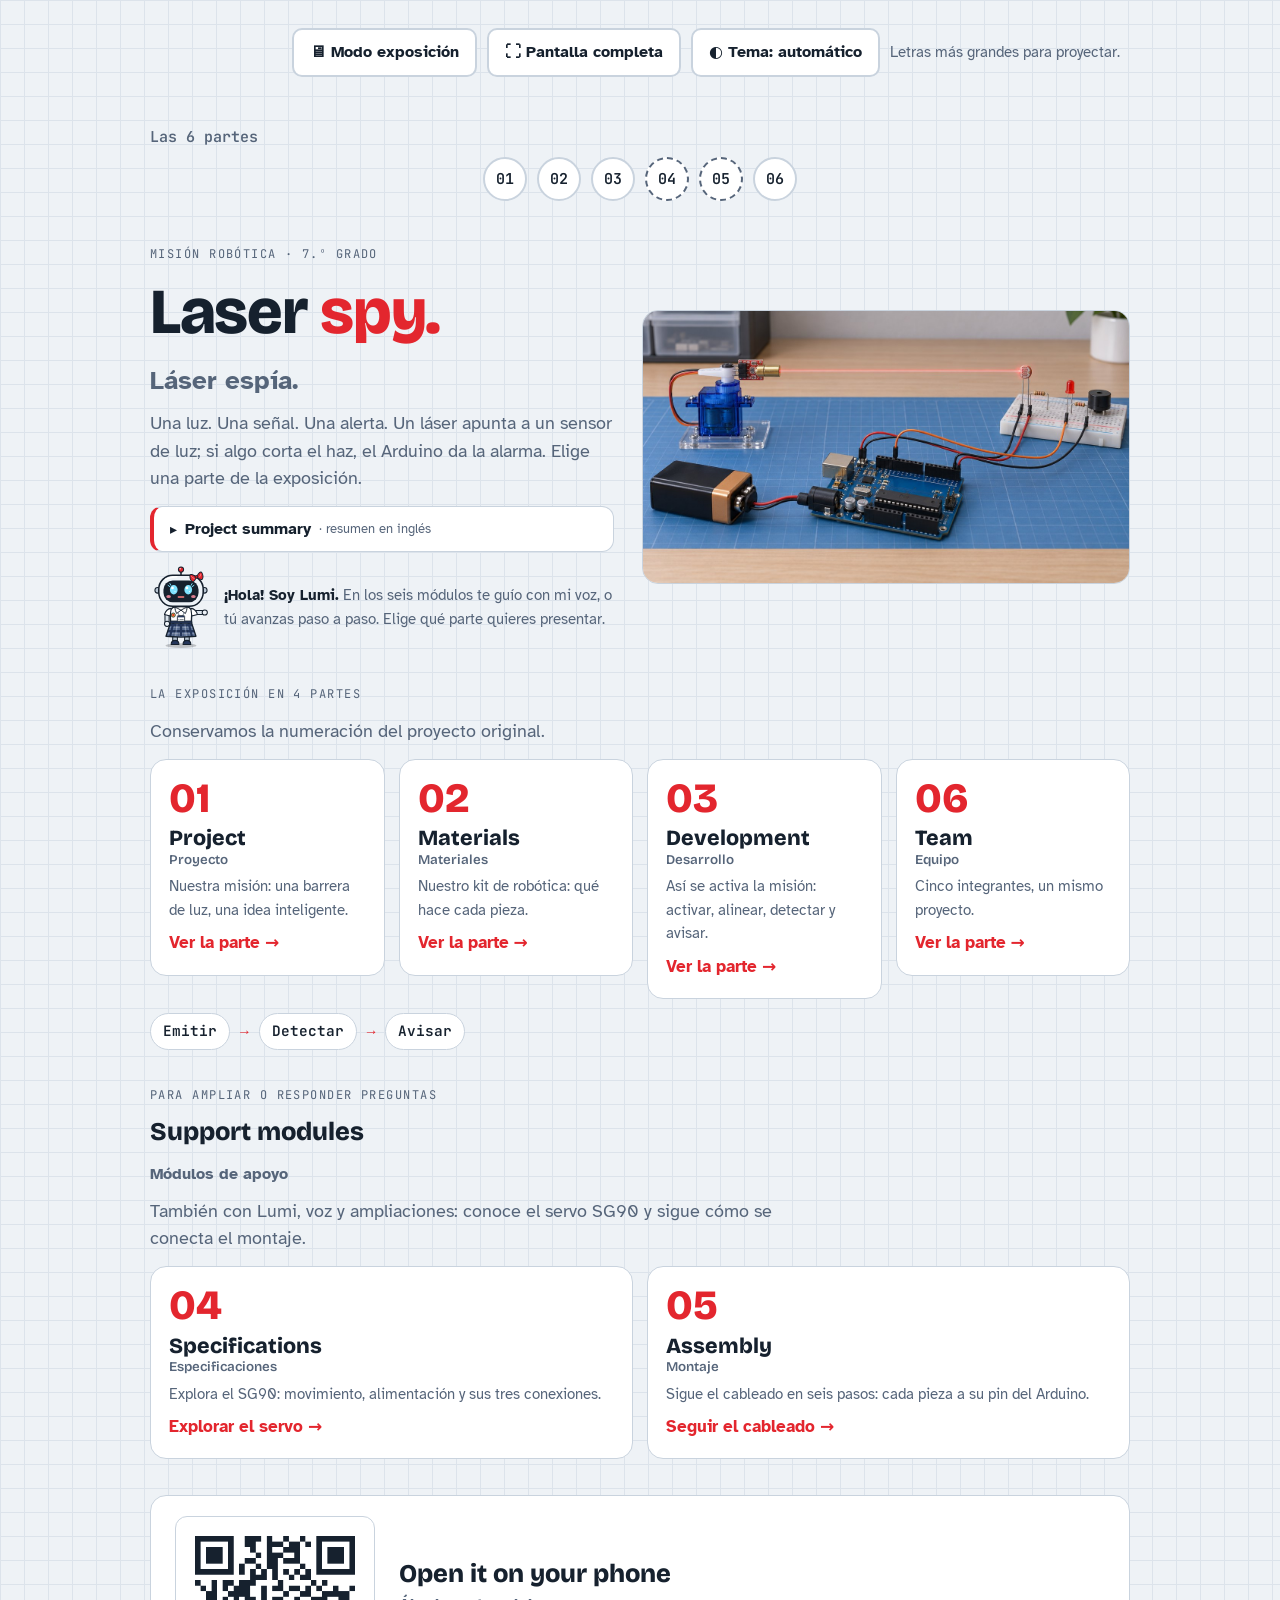
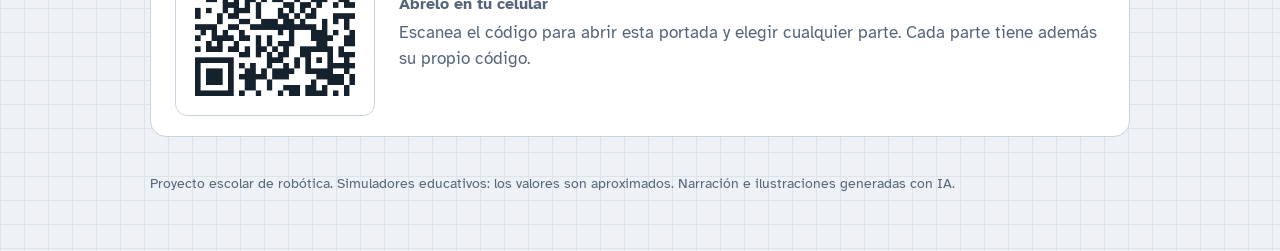
==== commit 8f4ab469: "Actualización" ====
--- a/index.html
+++ b/index.html
@@ -204,10 +204,9 @@
 /* Objetivos táctiles de al menos 44 px en todas las partes (iPad, celular) */
 .presentation-tools button[hidden]{display:none}
 .mdots button{width:44px;height:44px}
-.crumbs a,main[data-module] .topline a,main[data-module] .pager a,main[data-module] details.legend>summary,nav.parts a{min-height:44px;display:inline-flex;align-items:center}
+main[data-module] details.legend>summary{min-height:44px;display:inline-flex;align-items:center}
 input#servo,input#umbral,input#servoAngle{height:44px}
 #walk,#sound,#lampBtn{min-height:44px}
-nav.parts a{white-space:nowrap}
 /* Inglés ligero: el sitio sigue en español; el inglés va en estilo secundario */
 .en{font-style:italic;font-weight:400;color:var(--muted,#56657A);font-size:.82em;letter-spacing:0;text-transform:none}
 .en-summary{margin:0;max-width:62ch;border:1px solid var(--line,#C9D3DE);border-left:4px solid var(--laser,#C91D28);border-radius:12px;background:var(--card,#fff);color:var(--ink,#16212E);padding:0 16px;font-size:.92em;line-height:1.5}
@@ -234,6 +233,80 @@
 .pin-table .en{display:block;font-size:.8em;line-height:1.25;margin-top:2px}
 .es-sub{margin:4px 0 0;color:var(--muted,#56657A);font-weight:600;line-height:1.25;letter-spacing:0}.es-sub.es-h1{font-size:clamp(1.05rem,2.2vw,1.6rem)}.es-sub.es-h2{font-size:1rem}
 .es-card{display:block;margin-top:2px;font-size:.62em;font-weight:600;color:var(--muted,#56657A)}
+</style><style>/* Navegación común entre las seis partes: en el flujo de la página, nunca fija */
+.part-nav{display:flex;flex-direction:column;gap:6px;margin:10px 0 4px;font-family:var(--mono,ui-monospace,monospace);font-size:15px;color:var(--ink,#16212E);line-height:1.2}
+.part-nav a{color:inherit;text-decoration:none}
+.part-nav a:focus-visible,.part-next a:focus-visible{outline:3px solid var(--focus,#8A5A00);outline-offset:3px;border-radius:12px}
+.pn-row{display:flex;justify-content:space-between;align-items:center;gap:12px;flex-wrap:wrap}
+.pn-home{display:inline-flex;align-items:center;min-height:44px;padding:0 4px;font-weight:700}
+.pn-home:hover,.pn-step:hover{color:var(--laser,#C91D28);text-decoration:underline}
+.pn-where,.pn-medals{color:var(--muted,#56657A);font-weight:600}
+.pn-hub .pn-row{min-height:28px}
+.pn-track{display:flex;align-items:flex-start;justify-content:center;gap:16px}
+.pn-step{display:none;align-items:center;height:44px;padding:0 10px;font-weight:700;white-space:nowrap}
+@media (min-width:720px){.pn-step{display:inline-flex}}
+.pn-dots{list-style:none;margin:0;padding:0 0 26px;display:flex;gap:10px;justify-content:center}
+.pn-dots li{position:relative}
+.pn-dot{position:relative;display:flex;align-items:center;justify-content:center;width:44px;height:44px;border-radius:50%;border:2px solid var(--line,#C9D3DE);background:var(--card,#fff);font-weight:700;font-size:15px}
+.pn-dot:hover{border-color:var(--laser,#C91D28)}
+.pn-dot.pn-support{border-style:dashed;border-color:var(--muted,#56657A)}
+.pn-dot[aria-current="page"]{background:var(--ink,#16212E);border-color:var(--ink,#16212E);color:var(--card,#fff)}
+.pn-dot[aria-current="page"].pn-support{border-style:dashed;outline:2px dashed var(--ink,#16212E);outline-offset:2px}
+.pn-name{position:absolute;top:calc(100% + 4px);left:50%;transform:translateX(-50%);white-space:nowrap;font-size:13px;font-weight:700;color:var(--ink,#16212E)}
+.pn-dots li:first-child .pn-name{left:0;transform:none}
+.pn-dots li:last-child .pn-name{left:auto;right:0;transform:none}
+.pn-hub .pn-dots{padding-bottom:4px}
+.pn-check{position:absolute;top:-6px;right:-6px;width:20px;height:20px;border-radius:50%;display:flex;align-items:center;justify-content:center;font-size:12px;line-height:1;background:var(--ok,var(--ok-ink,#1B7A3D));color:var(--card,#fff);border:2px solid var(--card,#fff)}
+/* Tarjetas grandes al final de la página */
+.part-next{display:grid;grid-template-columns:1fr 1fr;gap:14px;margin:28px 0 8px}
+.pn-card{display:flex;flex-direction:column;justify-content:center;gap:4px;min-height:64px;padding:14px 18px;border-radius:14px;border:1px solid var(--line,#C9D3DE);background:var(--card,#fff);color:var(--ink,#16212E);text-decoration:none}
+.pn-card:hover{border-color:var(--laser,#C91D28)}
+.pn-card-next{text-align:right}
+.pn-k{font-family:var(--mono,ui-monospace,monospace);font-size:14px;color:var(--muted,#56657A);font-weight:600}
+.pn-card-name{font-family:var(--display,inherit);font-weight:800;font-size:1.15rem;line-height:1.15}
+@media (max-width:479px){.part-next{grid-template-columns:1fr}.pn-card-next{text-align:left}}
+@media (max-width:380px){.pn-dots{gap:6px}}
+@media (min-width:1000px){
+  html[data-presentation="true"] .pn-dot{width:56px;height:56px;font-size:1.1rem}
+  html[data-presentation="true"] .pn-step{height:56px}
+  html[data-presentation="true"] .pn-name,html[data-presentation="true"] .pn-where,html[data-presentation="true"] .pn-home,html[data-presentation="true"] .pn-step,html[data-presentation="true"] .pn-medals{font-size:1.1rem}
+  html[data-presentation="true"] .pn-dots{padding-bottom:34px;gap:14px}
+  html[data-presentation="true"] .pn-hub .pn-dots{padding-bottom:4px}
+  html[data-presentation="true"] .pn-card-name{font-size:1.4rem}
+  html[data-presentation="true"] .pn-k{font-size:1rem}
+  html[data-presentation="true"] .pn-check{width:24px;height:24px;font-size:14px}
+}
+/* Medalla al completar los retos de una parte */
+.medalla{display:flex;gap:14px;align-items:center;margin:12px 0;padding:14px 16px;border-radius:14px;border:2px solid var(--amber,#F2B53A);background:var(--card,#fff);color:var(--ink,#16212E)}
+.medalla svg{flex:none;width:64px;height:76px}
+/* dentro de la tarjeta del reto: ocupa toda la fila y no hereda «Lo que aprendiste» */
+.medalla{flex:1 1 100%;box-sizing:border-box}.medalla p{flex:none!important;margin:0}.medalla p::before{content:none!important}
+.medalla-txt{display:flex;flex-direction:column;gap:4px;min-width:0}
+.medalla-k{margin:0;font-family:var(--display,inherit);font-weight:800;font-size:1.15rem;line-height:1.15}
+.medalla-n{margin:0;color:var(--muted,#56657A);font-size:.95rem}
+.medalla-all{margin:0;font-family:var(--display,inherit);font-weight:800;font-size:1.25rem;color:var(--laser,#C91D28)}
+.medalla-go{align-self:flex-start;display:inline-flex;align-items:center;min-height:44px;margin-top:4px;padding:8px 14px;border-radius:10px;font-weight:700;text-decoration:none;background:var(--ink,#16212E);color:var(--card,#fff);border:1px solid var(--ink,#16212E)}
+.medalla-go:focus-visible{outline:3px solid var(--focus,#8A5A00);outline-offset:3px}
+@media (min-width:1000px){
+  html[data-presentation="true"] .medalla-k{font-size:1.4rem}
+}
+.confeti{position:fixed;inset:0;pointer-events:none;overflow:hidden;z-index:2000}
+.confeti i{position:absolute;top:-16px;width:10px;height:14px;border-radius:2px;animation:confeti-cae 1.2s ease-in forwards}
+@keyframes confeti-cae{to{transform:translate(var(--dx,0),105vh) rotate(var(--r,360deg));opacity:.2}}
+@keyframes pulso-suave{0%,100%{box-shadow:0 0 0 0 rgba(242,181,58,0)}50%{box-shadow:0 0 0 8px rgba(242,181,58,.55)}}
+.pulso-once{animation:pulso-suave 1.2s ease-in-out 1}
+@media (prefers-reduced-motion: reduce){.pulso-once{animation:none}.confeti{display:none}}
+/* 04 y 05 usan tamaños en px más grandes: la navegación los acompaña */
+html[data-support="true"] .part-nav{font-size:18px}
+html[data-support="true"] .pn-k{font-size:16px}
+html[data-support="true"] .pn-card-name{font-size:22px}
+html[data-support="true"] .pn-name{font-size:15px}
+@media (min-width:1000px){
+  html[data-presentation="true"][data-support="true"] .pn-name,html[data-presentation="true"][data-support="true"] .pn-where,html[data-presentation="true"][data-support="true"] .pn-home,html[data-presentation="true"][data-support="true"] .pn-step,html[data-presentation="true"][data-support="true"] .pn-dot{font-size:23px}
+  html[data-presentation="true"][data-support="true"] .pn-k{font-size:21px}
+  html[data-presentation="true"][data-support="true"] .pn-card-name{font-size:30px}
+  html[data-presentation="true"][data-support="true"] .medalla-k{font-size:30px}
+}
 </style></head>
 <body>
 <main class="wrap" id="contenido"><div class="presentation-tools" role="group" aria-label="Preparar el monitor">
@@ -241,7 +314,7 @@
 <button type="button" id="presentationFullscreen" aria-pressed="false">⛶ Pantalla completa</button>
 <button type="button" id="themeToggle" data-theme-choice="auto" aria-label="Tema: automático (sigue al dispositivo). Pulsa para cambiar a claro."><span aria-hidden="true">◐</span> Tema: automático</button>
 <span class="presentation-hint">Letras más grandes para proyectar.</span>
-<span id="presentationStatus" role="status"></span></div>
+<span id="presentationStatus" role="status"></span></div><nav class="part-nav pn-hub" aria-label="Partes del proyecto"><div class="pn-row"><span class="pn-where">Las 6 partes</span><span class="pn-medals" hidden></span></div><div class="pn-track"><ol class="pn-dots"><li><a class="pn-dot" href="proyecto/" data-part="01" aria-label="Parte 01: Proyecto"><span class="pn-num">01</span></a></li><li><a class="pn-dot" href="materiales/" data-part="02" aria-label="Parte 02: Materiales"><span class="pn-num">02</span></a></li><li><a class="pn-dot" href="desarrollo/" data-part="03" aria-label="Parte 03: Desarrollo"><span class="pn-num">03</span></a></li><li><a class="pn-dot pn-support" href="especificaciones/" data-part="04" aria-label="Parte 04: Especificaciones SG90"><span class="pn-num">04</span></a></li><li><a class="pn-dot pn-support" href="montaje/" data-part="05" aria-label="Parte 05: Montaje"><span class="pn-num">05</span></a></li><li><a class="pn-dot" href="equipo/" data-part="06" aria-label="Parte 06: Equipo"><span class="pn-num">06</span></a></li></ol></div></nav>
   <header class="hero">
     <div class="txt">
       <p class="eyebrow">Misión robótica · 7.º grado</p>
@@ -380,5 +453,136 @@
   document.addEventListener('webkitfullscreenchange',fullscreenState);
   fullscreenState();
 })();
+</script><script>(function (scope) {
+  'use strict';
+  // Medallas entre partes: una por parte al completar sus retos (o la pregunta en 04 y 05).
+  // Se recuerdan en este navegador; sin almacenamiento todo funciona igual, solo no se recuerda.
+  const KEY = 'laser-espia-medallas';
+  const NAMES = { '01': 'Proyecto', '02': 'Materiales', '03': 'Desarrollo', '04': 'Especificaciones SG90', '05': 'Montaje', '06': 'Equipo' };
+  const ORDER = Object.keys(NAMES);
+  let memory = [];
+  const clean = list => ORDER.filter(part => Array.isArray(list) && list.includes(part));
+  function read() {
+    try { const raw = scope.localStorage && scope.localStorage.getItem(KEY); if (raw) memory = clean(JSON.parse(raw)); } catch (_) {}
+    return memory.slice();
+  }
+  function save(list) {
+    memory = clean(list);
+    try { if (scope.localStorage) scope.localStorage.setItem(KEY, JSON.stringify(memory)); } catch (_) {}
+  }
+  const has = part => read().includes(part);
+  const count = () => read().length;
+  // La siguiente parte que aún no tiene medalla (en orden, dando la vuelta); null si están las 6.
+  function nextMissing(part, got) {
+    const start = ORDER.indexOf(part);
+    for (let k = 1; k <= ORDER.length; k++) {
+      const candidate = ORDER[(start + k) % ORDER.length];
+      if (!got.includes(candidate)) return candidate;
+    }
+    return null;
+  }
+  const calm = () => !(scope.matchMedia && scope.matchMedia('(prefers-reduced-motion: no-preference)').matches);
+  if (typeof document === 'undefined') { scope.LaserMedallas = Object.freeze({ has, count, read, save, nextMissing, KEY }); return; }
+
+  function paint() {
+    const got = read();
+    document.querySelectorAll('.part-nav a[data-part]').forEach(link => {
+      const part = link.dataset.part, on = got.includes(part);
+      const holder = link.parentNode; // el ✓ va junto al enlace, fuera de su texto visible
+      let check = holder.querySelector('.pn-check');
+      if (on && !check) { check = document.createElement('span'); check.className = 'pn-check'; check.setAttribute('aria-hidden', 'true'); check.textContent = '✓'; holder.appendChild(check); }
+      if (!on && check) check.remove();
+      link.setAttribute('aria-label', 'Parte ' + part + ': ' + NAMES[part] + (on ? ' · medalla ganada' : ''));
+    });
+    document.querySelectorAll('.pn-medals').forEach(el => { el.hidden = !got.length; el.textContent = got.length === 6 ? '🏅 ¡Agente láser completo!' : '🏅 ' + got.length + ' de 6 medallas'; });
+  }
+  function medalSvg(part) {
+    return '<svg viewBox="0 0 64 76" aria-hidden="true" focusable="false"><path d="M18 2h12l6 22H24z" fill="#C91D28"/><path d="M34 2h12l-6 22H28z" fill="#2B5BA8"/>'
+      + '<circle cx="32" cy="46" r="26" fill="#F2B53A" stroke="#8A5A00" stroke-width="3"/><circle cx="32" cy="46" r="19" fill="none" stroke="#8A5A00" stroke-width="2" stroke-dasharray="3 3"/>'
+      + '<text x="32" y="53" text-anchor="middle" font-family="sans-serif" font-weight="800" font-size="20" fill="#3D2700">' + part + '</text></svg>';
+  }
+  function confetti() {
+    if (calm()) return;
+    const box = document.createElement('div');
+    box.className = 'confeti'; box.setAttribute('aria-hidden', 'true');
+    const colors = ['#E3262E', '#F2B53A', '#1F8A4C', '#2B5BA8', '#FF7A7F'];
+    for (let k = 0; k < 24; k++) {
+      const bit = document.createElement('i');
+      bit.style.left = (4 + Math.random() * 92) + '%';
+      bit.style.background = colors[k % colors.length];
+      bit.style.setProperty('--dx', Math.round(Math.random() * 160 - 80) + 'px');
+      bit.style.setProperty('--r', Math.round(Math.random() * 720 - 360) + 'deg');
+      bit.style.animationDelay = Math.round(Math.random() * 200) + 'ms';
+      box.appendChild(bit);
+    }
+    document.body.appendChild(box);
+    setTimeout(() => box.remove(), 1400);
+  }
+  function arpeggio() {
+    try {
+      const AC = scope.AudioContext || scope.webkitAudioContext;
+      if (!AC) return;
+      const ac = new AC();
+      [523.25, 659.25, 783.99].forEach((freq, k) => {
+        const osc = ac.createOscillator(), gain = ac.createGain(), t = ac.currentTime + k * 0.13;
+        osc.type = 'triangle'; osc.frequency.value = freq;
+        gain.gain.setValueAtTime(0.0001, t); gain.gain.exponentialRampToValueAtTime(0.12, t + 0.02); gain.gain.exponentialRampToValueAtTime(0.0001, t + 0.24);
+        osc.connect(gain).connect(ac.destination); osc.start(t); osc.stop(t + 0.26);
+      });
+      setTimeout(() => { try { ac.close(); } catch (_) {} }, 900);
+    } catch (_) {}
+  }
+  function hide(root) { (root || document).querySelectorAll('.medalla').forEach(el => el.remove()); }
+  // Gana (o vuelve a ganar) la medalla de una parte y la muestra dentro de `into`, antes de `before` si se indica.
+  function award(part, options) {
+    const o = options || {};
+    if (!NAMES[part]) return null;
+    const got = read();
+    if (!got.includes(part)) got.push(part);
+    save(got);
+    const now = read();
+    const total = now.length;
+    const panel = document.createElement('div');
+    panel.className = 'medalla'; panel.setAttribute('role', 'status');
+    const next = nextMissing(part, now);
+    let link = '';
+    const home = document.querySelector('.part-nav .pn-home');
+    if (next) {
+      const target = document.querySelector('.part-nav a[data-part="' + next + '"]');
+      if (target) link = '<a class="medalla-go" href="' + target.getAttribute('href') + '">Siguiente: ' + next + ' · ' + NAMES[next] + ' →</a>';
+    } else if (home) link = '<a class="medalla-go" href="' + home.getAttribute('href') + '">Volver a la portada →</a>';
+    panel.innerHTML = medalSvg(part) + '<div class="medalla-txt">'
+      + (total === 6 ? '<p class="medalla-all">¡Agente láser completo!</p>' : '')
+      + '<p class="medalla-k">Medalla ' + part + ' · ' + NAMES[part] + '</p>'
+      + '<p class="medalla-n">' + (total === 6 ? 'Tienes las 6 medallas.' : 'Llevas ' + total + ' de 6 medallas') + '</p>' + link + '</div>';
+    const into = o.into || (o.before && o.before.parentNode);
+    if (into) { hide(into); if (o.before && o.before.parentNode === into) into.insertBefore(panel, o.before); else into.appendChild(panel); }
+    paint();
+    confetti();
+    if (o.sound) arpeggio();
+    return panel;
+  }
+  // Celular: el simulador fijo arriba puede tapar la tarjeta del reto; la trae a la vista debajo de él.
+  function reveal(card, touring) {
+    if (!card || touring || scope.innerWidth > 820) return;
+    const stage = document.querySelector('.stage');
+    card.style.scrollMarginTop = ((stage ? stage.getBoundingClientRect().height : 0) + 12) + 'px';
+    try { card.scrollIntoView({ block: 'nearest', behavior: calm() ? 'auto' : 'smooth' }); } catch (_) { card.scrollIntoView(false); }
+  }
+  // Celular: un pulso suave, una sola vez, en «Activar sonido» al resolver el primer reto.
+  let nudged = false;
+  function nudgeSound(button) {
+    if (nudged) return;
+    nudged = true;
+    if (!button || scope.innerWidth > 820 || button.getAttribute('aria-pressed') !== 'false' || calm()) return;
+    button.classList.add('pulso-once');
+    button.addEventListener('animationend', () => button.classList.remove('pulso-once'), { once: true });
+  }
+  scope.LaserMedallas = Object.freeze({ has, count, read, award, hide, paint, reveal, nudgeSound, nextMissing, KEY });
+  paint();
+  scope.addEventListener('storage', event => { if (event.key === KEY) paint(); });
+  // Volver con «Atrás» puede mostrar la página guardada: actualizar los ✓.
+  scope.addEventListener('pageshow', paint);
+})(typeof globalThis !== 'undefined' ? globalThis : window);
 </script></body>
 </html>
